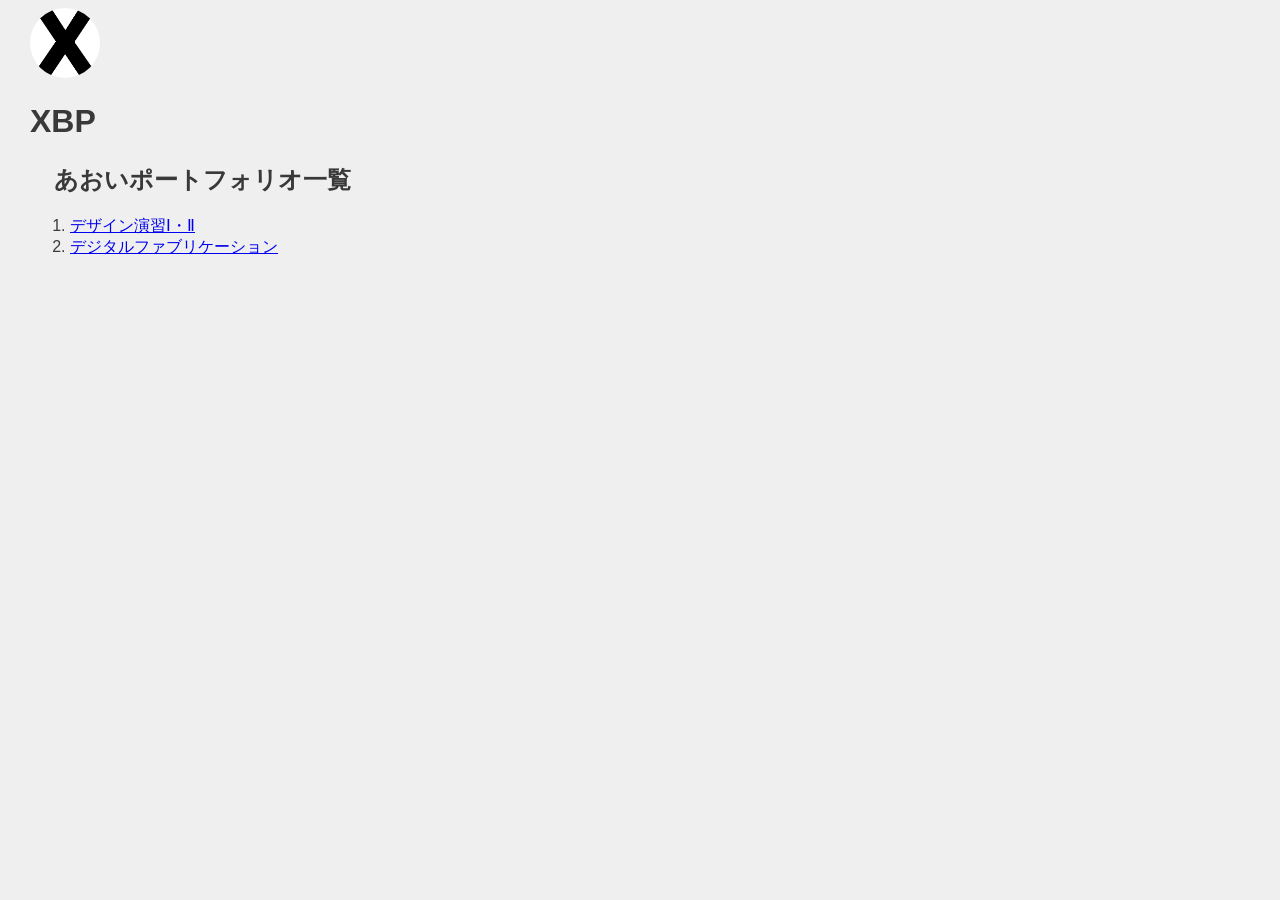
==== index.html @ 8193da57 "HTMLを修正" ====
<!DOCTYPE html>
<html lang="jp">
<head>
    <meta charset="UTF-8">
    <title>XBP_HPsample</title>
    <link rel="stylesheet" href="./css/style.css">
</head>
<body>
    <logotohome>
    <a href="./index.html"><img src="./images/0_XBlogo.png" alt=""></a>
    </logotohome>
    <h1>XBP</h1>
        <h2>あおいポートフォリオ一覧</h2>
        <!-- このようにするとコードとして認識されない。（メモができる）-->
        <!--番号付きのリスト-->
        <ol>
            <li><a href="./de12/index.html">デザイン演習Ⅰ・Ⅱ</a></li>
            <li><a href="./digi_fab/index.html">デジタルファブリケーション</a></li>
        </ol>
　　　　</
            
        <br>
        <br>


</body>
</html>
---- css/style.css ----
@charset "utf-8";
/* 冒頭でimport */
@import url('https://fonts.googleapis.com/css?family=Raleway:700&display=swap');
@import url('https://fonts.googleapis.com/css?family=M+PLUS+Rounded+1c:400,700&display=swap&subset=japanese');
/* フォントを指定したいところで */

logo img{
    border-radius: 50%;
    width: 150px;
    height: 150px;
    object-fit: cover; /* 画像のトリミング */
}

logotohome img{
    border-radius: 70%;
    width: 70px;
    height: 70px;
    object-fit: cover; /* 画像のトリミング */
}



/* ========== common ========== */
html, body {
	font-size: 16px;
	font-family: sans-serif;
	color: #393939;
    margin-left: 15px;
    margin-bottom: 40px;
	background: #efefef;
}
h1{
    text-indent: 0em;
}
h2{
    margin-left: 1em;
    margin-top: 1em;
}
h3{
    margin-left: 2em;
}
div{
    margin-top: 1em;
    margin-left: 3em;
}
p{
    margin-left: 3em;
}
span.blackback{
    text-indent: 3em;
    background: #393939;
    color: #efefef;
}
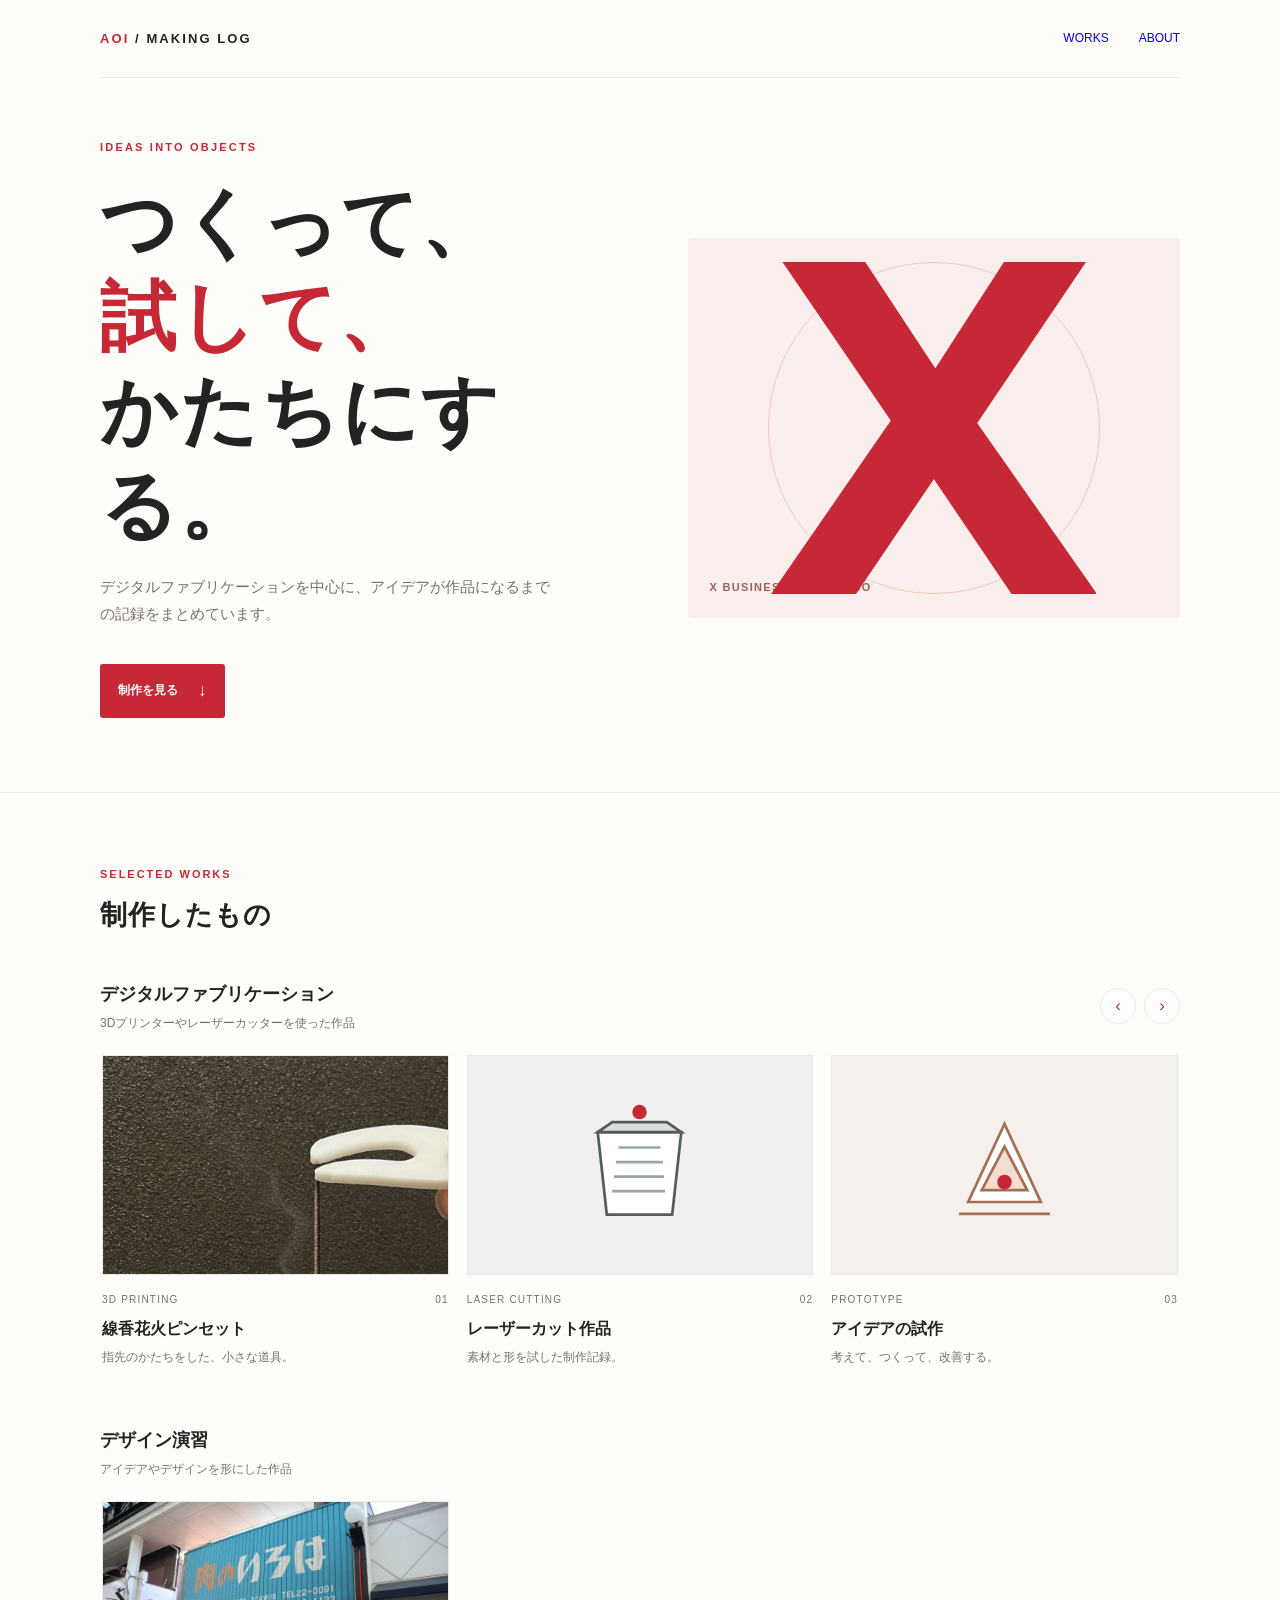
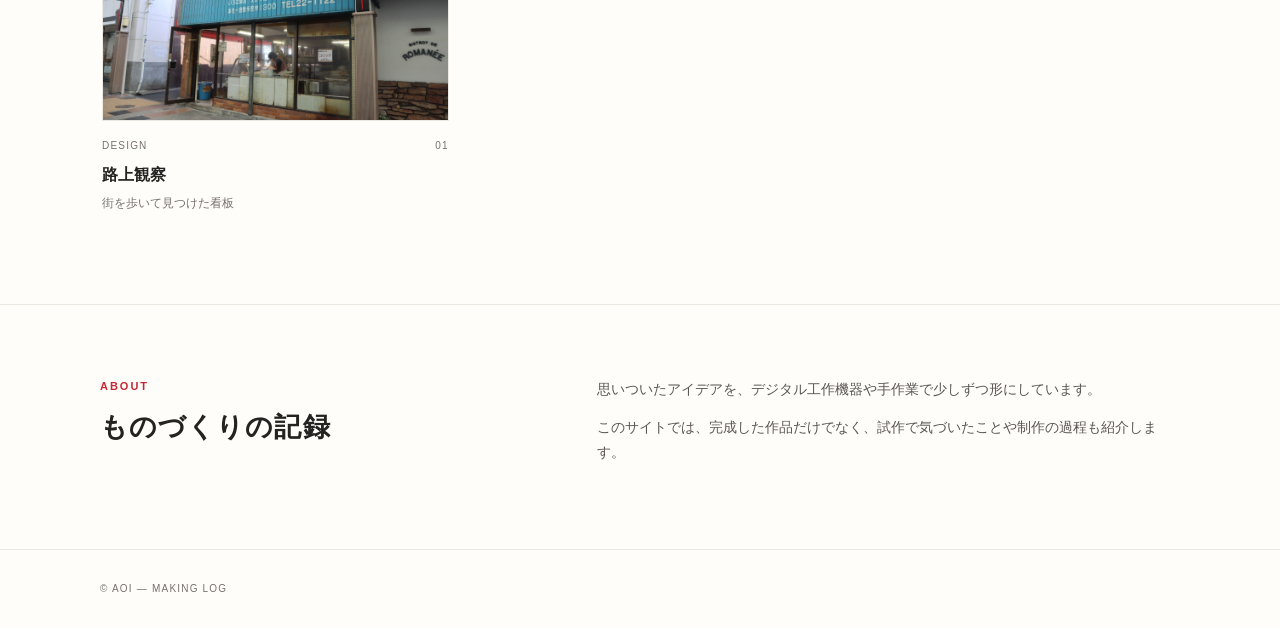
==== commit 6fa42d06: "xhomepage①" ====
--- a/index.html
+++ b/index.html
@@ -1,27 +1,624 @@
-<!DOCTYPE html>
-<html lang="jp">
 <head>
-    <meta charset="UTF-8">
-    <title>XBP_HPsample</title>
-    <link rel="stylesheet" href="./css/style.css">
+   <!doctype html>
+<html lang="ja">
+<head>
+  <meta charset="utf-8">
+  <meta name="viewport" content="width=device-width, initial-scale=1">
+  <meta name="description" content="アイデアを試して、手を動かして、かたちにする。制作記録と作品をまとめたポートフォリオ。">
+  <title>AOI — 制作ポートフォリオ</title>
+  <style>
+    :root {
+      --red: #c62835;
+      --red-dark: #8f1725;
+      --ink: #252321;
+      --muted: #77716d;
+      --paper: #fffdfa;
+      --line: #eee8e3;
+      --pink: #f9eeec;
+    }
+
+    * {
+      box-sizing: border-box;
+    }
+
+    html {
+      scroll-behavior: smooth;
+    }
+
+    body {
+      margin: 0;
+      color: var(--ink);
+      background: var(--paper);
+      font-family: "Helvetica Neue", Arial, "Hiragino Kaku Gothic ProN",
+        "Noto Sans JP", sans-serif;
+      line-height: 1.8;
+    }
+
+    .wrap {
+      width: min(1080px, calc(100% - 48px));
+      margin: auto;
+    }
+
+    header {
+      height: 78px;
+      display: flex;
+      align-items: center;
+      justify-content: space-between;
+      border-bottom: 1px solid var(--line);
+    }
+
+    .brand {
+      color: var(--ink);
+      font-size: 13px;
+      font-weight: 800;
+      letter-spacing: 0.16em;
+      text-decoration: none;
+    }
+
+    .brand b {
+      color: var(--red);
+    }
+
+    nav {
+      display: flex;
+      gap: 30px;
+      color: var(--muted);
+      font-size: 12px;
+    }
+
+    nav a {
+      text-decoration: none;
+      transition: color 0.2s;
+    }
+
+    nav a:hover {
+      color: var(--red);
+    }
+
+    .hero {
+      min-height: 570px;
+      display: grid;
+      grid-template-columns: 1.04fr 0.96fr;
+      align-items: center;
+      gap: 5%;
+      padding: 60px 0 74px;
+    }
+
+    .eyebrow {
+      color: var(--red);
+      font-size: 11px;
+      font-weight: 700;
+      letter-spacing: 0.2em;
+    }
+
+    h1 {
+      margin: 18px 0 20px;
+      font-size: clamp(44px, 6vw, 76px);
+      line-height: 1.24;
+      letter-spacing: 0.03em;
+    }
+
+    h1 span {
+      color: var(--red);
+    }
+
+    .hero p {
+      max-width: 450px;
+      color: var(--muted);
+      font-size: 15px;
+    }
+
+    .cta {
+      display: inline-flex;
+      align-items: center;
+      gap: 20px;
+      margin-top: 22px;
+      padding: 12px 18px;
+      border-radius: 3px;
+      color: white;
+      background: var(--red);
+      font-size: 12px;
+      font-weight: 700;
+      text-decoration: none;
+      transition: 0.2s;
+    }
+
+    .cta:hover {
+      background: var(--red-dark);
+      transform: translateY(-2px);
+    }
+
+    .cta span {
+      font-size: 17px;
+    }
+
+    .hero-visual {
+      min-height: 380px;
+      position: relative;
+      display: grid;
+      place-items: center;
+      overflow: hidden;
+      border-radius: 4px;
+      background: var(--pink);
+    }
+
+    .hero-visual::before,
+    .hero-visual::after {
+      content: "";
+      position: absolute;
+      border: 1px solid #e9cbc5;
+      border-radius: 50%;
+    }
+
+    .hero-visual::before {
+      width: 330px;
+      height: 330px;
+    }
+
+    .hero-visual::after {
+      width: 250px;
+      height: 250px;
+    }
+
+    .hero-visual.logo {
+      background: #f9eeec;
+    }
+
+    .hero-visual.logo::after {
+      display: none;
+    }
+
+    .hero-visual.logo svg {
+      position: relative;
+      z-index: 1;
+      width: min(66%, 330px);
+      max-width: 330px;
+    }
+
+    .logo-caption {
+      position: absolute;
+      bottom: 20px;
+      left: 22px;
+      color: #9b625b;
+      font-size: 11px;
+      font-weight: 700;
+      letter-spacing: 0.12em;
+    }
+
+    section {
+      padding: 72px 0;
+      border-top: 1px solid var(--line);
+    }
+
+    .section-top {
+      display: flex;
+      align-items: flex-end;
+      justify-content: space-between;
+      gap: 20px;
+      margin-bottom: 28px;
+    }
+
+    .work-category {
+      margin-top: 38px;
+    }
+
+    .category-heading {
+      display: flex;
+      align-items: center;
+      justify-content: space-between;
+      gap: 16px;
+      margin-bottom: 18px;
+    }
+
+    .category-heading h3 {
+      margin: 0;
+      font-size: 18px;
+    }
+
+    .category-heading p {
+      margin: 3px 0 0;
+      color: var(--muted);
+      font-size: 12px;
+    }
+
+    .category-title {
+      display: flex;
+      flex-direction: column;
+    }
+
+    .empty-category {
+      padding: 28px;
+      border: 1px dashed #dfc7c1;
+      background: #fdf8f5;
+      color: var(--muted);
+      font-size: 13px;
+      text-align: center;
+    }
+
+    .label {
+      color: var(--red);
+      font-size: 11px;
+      font-weight: 700;
+      letter-spacing: 0.18em;
+    }
+
+    h2 {
+      margin: 6px 0 0;
+      font-size: 27px;
+      letter-spacing: 0.04em;
+    }
+
+    .slider-buttons {
+      display: flex;
+      gap: 8px;
+    }
+
+    .slider-button {
+      width: 36px;
+      height: 36px;
+      display: grid;
+      place-items: center;
+      border: 1px solid var(--line);
+      border-radius: 50%;
+      color: var(--red);
+      background: white;
+      cursor: pointer;
+      font-size: 17px;
+      transition: 0.2s;
+    }
+
+    .slider-button:hover {
+      color: white;
+      border-color: var(--red);
+      background: var(--red);
+    }
+
+    .projects {
+      display: flex;
+      gap: 18px;
+      overflow-x: auto;
+      padding: 2px 2px 18px;
+      scroll-snap-type: x mandatory;
+      scroll-behavior: smooth;
+      scrollbar-width: thin;
+      scrollbar-color: #d9a3a0 #f4efeb;
+    }
+
+    .project {
+      flex: 0 0 calc((100% - 36px) / 3);
+      min-width: 0;
+      color: inherit;
+      text-decoration: none;
+      scroll-snap-align: start;
+    }
+
+    .project-image {
+      height: 220px;
+      display: grid;
+      place-items: center;
+      overflow: hidden;
+      border: 1px solid var(--line);
+      background: #f8f3ef;
+      transition: transform 0.25s, box-shadow 0.25s;
+    }
+
+    .project:hover .project-image {
+      transform: translateY(-4px);
+      box-shadow: 0 12px 28px #38252212;
+    }
+
+    .project-image svg {
+      width: 56%;
+      height: 75%;
+    }
+
+    .project-image img {
+      width: 100%;
+      height: 100%;
+      object-fit: cover;
+    }
+
+    .project:nth-child(2) .project-image {
+      background: #f0f1ef;
+    }
+
+    .project:nth-child(3) .project-image {
+      background: #f5f0eb;
+    }
+
+    .project-meta {
+      display: flex;
+      justify-content: space-between;
+      margin-top: 16px;
+      color: var(--muted);
+      font-size: 10px;
+      letter-spacing: 0.12em;
+    }
+
+    .project h3 {
+      margin: 6px 0 3px;
+      font-size: 16px;
+    }
+
+    .project p {
+      margin: 0;
+      color: var(--muted);
+      font-size: 12px;
+    }
+
+    .about {
+      display: grid;
+      grid-template-columns: 0.8fr 1.2fr;
+      gap: 10%;
+      align-items: start;
+    }
+
+    .about-copy {
+      color: #5c5753;
+      font-size: 14px;
+    }
+
+    .about-copy p {
+      margin: 0 0 12px;
+    }
+
+    footer {
+      padding: 30px 0;
+      border-top: 1px solid var(--line);
+      color: var(--muted);
+      font-size: 10px;
+      letter-spacing: 0.12em;
+    }
+
+    @media (max-width: 720px) {
+      .wrap {
+        width: min(100% - 36px, 540px);
+      }
+
+      header {
+        height: 66px;
+      }
+
+      nav {
+        gap: 16px;
+        font-size: 10px;
+      }
+
+      .hero {
+        grid-template-columns: 1fr;
+        gap: 34px;
+        padding: 48px 0 58px;
+      }
+
+      .hero-visual {
+        min-height: 300px;
+      }
+
+      .project {
+        flex-basis: calc((100% - 14px) / 2);
+      }
+
+      .project-image {
+        height: 180px;
+      }
+
+      section {
+        padding: 54px 0;
+      }
+
+      .about {
+        grid-template-columns: 1fr;
+        gap: 18px;
+      }
+    }
+
+    @media (max-width: 460px) {
+      nav {
+        gap: 10px;
+      }
+
+      .project {
+        flex-basis: 84%;
+      }
+
+      .project-image {
+        height: 230px;
+      }
+
+      .section-top {
+        align-items: flex-start;
+      }
+    }
+  </style>
+</head>
+
+<body>
+  <header class="wrap">
+    <a class="brand" href="#top"><b>AOI</b> / MAKING LOG</a>
+    <nav>
+      <a href="#works">WORKS</a>
+      <a href="#about">ABOUT</a>
+    </nav>
+  </header>
+
+  <main id="top">
+    <div class="wrap hero">
+      <div>
+        <div class="eyebrow">IDEAS INTO OBJECTS</div>
+        <h1>つくって、<br><span>試して、</span><br>かたちにする。</h1>
+        <p>デジタルファブリケーションを中心に、アイデアが作品になるまでの記録をまとめています。</p>
+        <a class="cta" href="#works">制作を見る <span>↓</span></a>
+      </div>
+
+      <div class="hero-visual logo" aria-label="赤く着色したXビジネスのロゴ">
+        <svg viewBox="0 0 542 553" role="img" aria-labelledby="logo-title">
+          <title id="logo-title">赤いXビジネスロゴ</title>
+          <defs>
+            <filter id="red-logo" color-interpolation-filters="sRGB">
+              <feColorMatrix
+                type="matrix"
+                values="0 0 0 0 0.776
+                        0 0 0 0 0.157
+                        0 0 0 0 0.208
+                        -0.2126 -0.7152 -0.0722 0 1"/>
+            </filter>
+          </defs>
+          <image
+            href="https://aochan52.github.io/xbp/digi_fab/images/0_XBlogo.png"
+            width="542"
+            height="553"
+            filter="url(#red-logo)"/>
+        </svg>
+        <div class="logo-caption">X BUSINESS / RED LOGO</div>
+      </div>
+    </div>
+
+    <section id="works">
+      <div class="wrap">
+        <div class="section-top">
+          <div>
+            <div class="label">SELECTED WORKS</div>
+            <h2>制作したもの</h2>
+          </div>
+        </div>
+
+        <div class="work-category">
+          <div class="category-heading">
+            <div class="category-title">
+              <h3>デジタルファブリケーション</h3>
+              <p>3Dプリンターやレーザーカッターを使った作品</p>
+            </div>
+
+            <div class="slider-buttons">
+              <button class="slider-button" type="button" aria-label="前の作品"
+                data-slide="-1" data-target="#digital-fab-slider">‹</button>
+              <button class="slider-button" type="button" aria-label="次の作品"
+                data-slide="1" data-target="#digital-fab-slider">›</button>
+            </div>
+          </div>
+
+          <div class="projects" id="digital-fab-slider" tabindex="0"
+            aria-label="デジタルファブリケーション作品。左右にスクロールできます">
+
+            <a class="project" href="1.html">
+              <div class="project-image">
+                <img src="./images/CD580A4E-8CE2-4305-8BE3-6500DBCEDFF5.jpeg"
+                  alt="線香花火用ピンセットの完成写真">
+              </div>
+              <div class="project-meta">
+                <span>3D PRINTING</span><span>01</span>
+              </div>
+              <h3>線香花火ピンセット</h3>
+              <p>指先のかたちをした、小さな道具。</p>
+            </a>
+
+            <a class="project" href="#works">
+              <div class="project-image">
+                <svg viewBox="0 0 180 180" aria-hidden="true">
+                  <path d="M44 54 L136 54 L126 145 L54 145Z"
+                    fill="#fff" stroke="#555d58" stroke-width="3"/>
+                  <path d="M60 43 L120 43 L136 54 L44 54Z"
+                    fill="#d9dfda" stroke="#555d58" stroke-width="3"/>
+                  <path d="M67 71h46M64 87h52M62 103h55M60 119h58"
+                    stroke="#9ba69d" stroke-width="3"/>
+                  <circle cx="90" cy="32" r="8" fill="#c62835"/>
+                </svg>
+              </div>
+              <div class="project-meta">
+                <span>LASER CUTTING</span><span>02</span>
+              </div>
+              <h3>レーザーカット作品</h3>
+              <p>素材と形を試した制作記録。</p>
+            </a>
+
+            <a class="project" href="#works">
+              <div class="project-image">
+                <svg viewBox="0 0 180 180" aria-hidden="true">
+                  <path d="M50 131 L90 45 L130 131Z"
+                    fill="#fff" stroke="#a66f54" stroke-width="3"/>
+                  <path d="M65 118 L90 70 L115 118Z"
+                    fill="#f4ddd1" stroke="#a66f54" stroke-width="3"/>
+                  <circle cx="90" cy="109" r="8" fill="#c62835"/>
+                  <path d="M40 144h100" stroke="#a66f54" stroke-width="3"/>
+                </svg>
+              </div>
+              <div class="project-meta">
+                <span>PROTOTYPE</span><span>03</span>
+              </div>
+              <h3>アイデアの試作</h3>
+              <p>考えて、つくって、改善する。</p>
+            </a>
+          </div>
+        </div>
+
+        
+<div class="work-category">
+  <div class="category-heading">
+    <div class="category-title">
+      <h3>デザイン演習</h3>
+      <p>アイデアやデザインを形にした作品</p>
+    </div>
+  </div>
+
+  <div class="projects">
+    <a class="project" href="2.html">
+      <div class="project-image">
+        <img src="./images/IMG_5404.jpeg" alt="路上観察">
+      </div>
+
+      <div class="project-meta">
+        <span>DESIGN</span>
+        <span>01</span>
+      </div>
+
+      <h3>路上観察</h3>
+      <p>街を歩いて見つけた看板</p>
+    </a>
+  </div>
+</div>
+        
+  
+  
+          </div>
+        </div>
+      </div>
+    </section>
+
+    <section id="about">
+      <div class="wrap about">
+        <div>
+          <div class="label">ABOUT</div>
+          <h2>ものづくりの記録</h2>
+        </div>
+        <div class="about-copy">
+          <p>思いついたアイデアを、デジタル工作機器や手作業で少しずつ形にしています。</p>
+          <p>このサイトでは、完成した作品だけでなく、試作で気づいたことや制作の過程も紹介します。</p>
+        </div>
+      </div>
+    </section>
+  </main>
+
+  <footer>
+    <div class="wrap">© AOI — MAKING LOG</div>
+  </footer>
+
+  <script>
+    document.querySelectorAll("[data-slide]").forEach((button) => {
+      button.addEventListener("click", () => {
+        const slider = document.querySelector(button.dataset.target);
+        const card = slider.querySelector(".project");
+        const gap = 18;
+
+        slider.scrollBy({
+          left:
+            (card.getBoundingClientRect().width + gap) *
+            Number(button.dataset.slide),
+          behavior: "smooth"
+        });
+      });
+    });
+  </script>
+</body>
+</html> 
 </head>
 <body>
-    <logotohome>
-    <a href="./index.html"><img src="./images/0_XBlogo.png" alt=""></a>
-    </logotohome>
-    <h1>XBP</h1>
-        <h2>あおいポートフォリオ一覧</h2>
-        <!-- このようにするとコードとして認識されない。（メモができる）-->
-        <!--番号付きのリスト-->
-        <ol>
-            <li><a href="./de12/index.html">デザイン演習Ⅰ・Ⅱ</a></li>
-            <li><a href="./digi_fab/index.html">デジタルファブリケーション</a></li>
-        </ol>
-　　　　</
-            
-        <br>
-        <br>
-
-
-</body>
-</html>
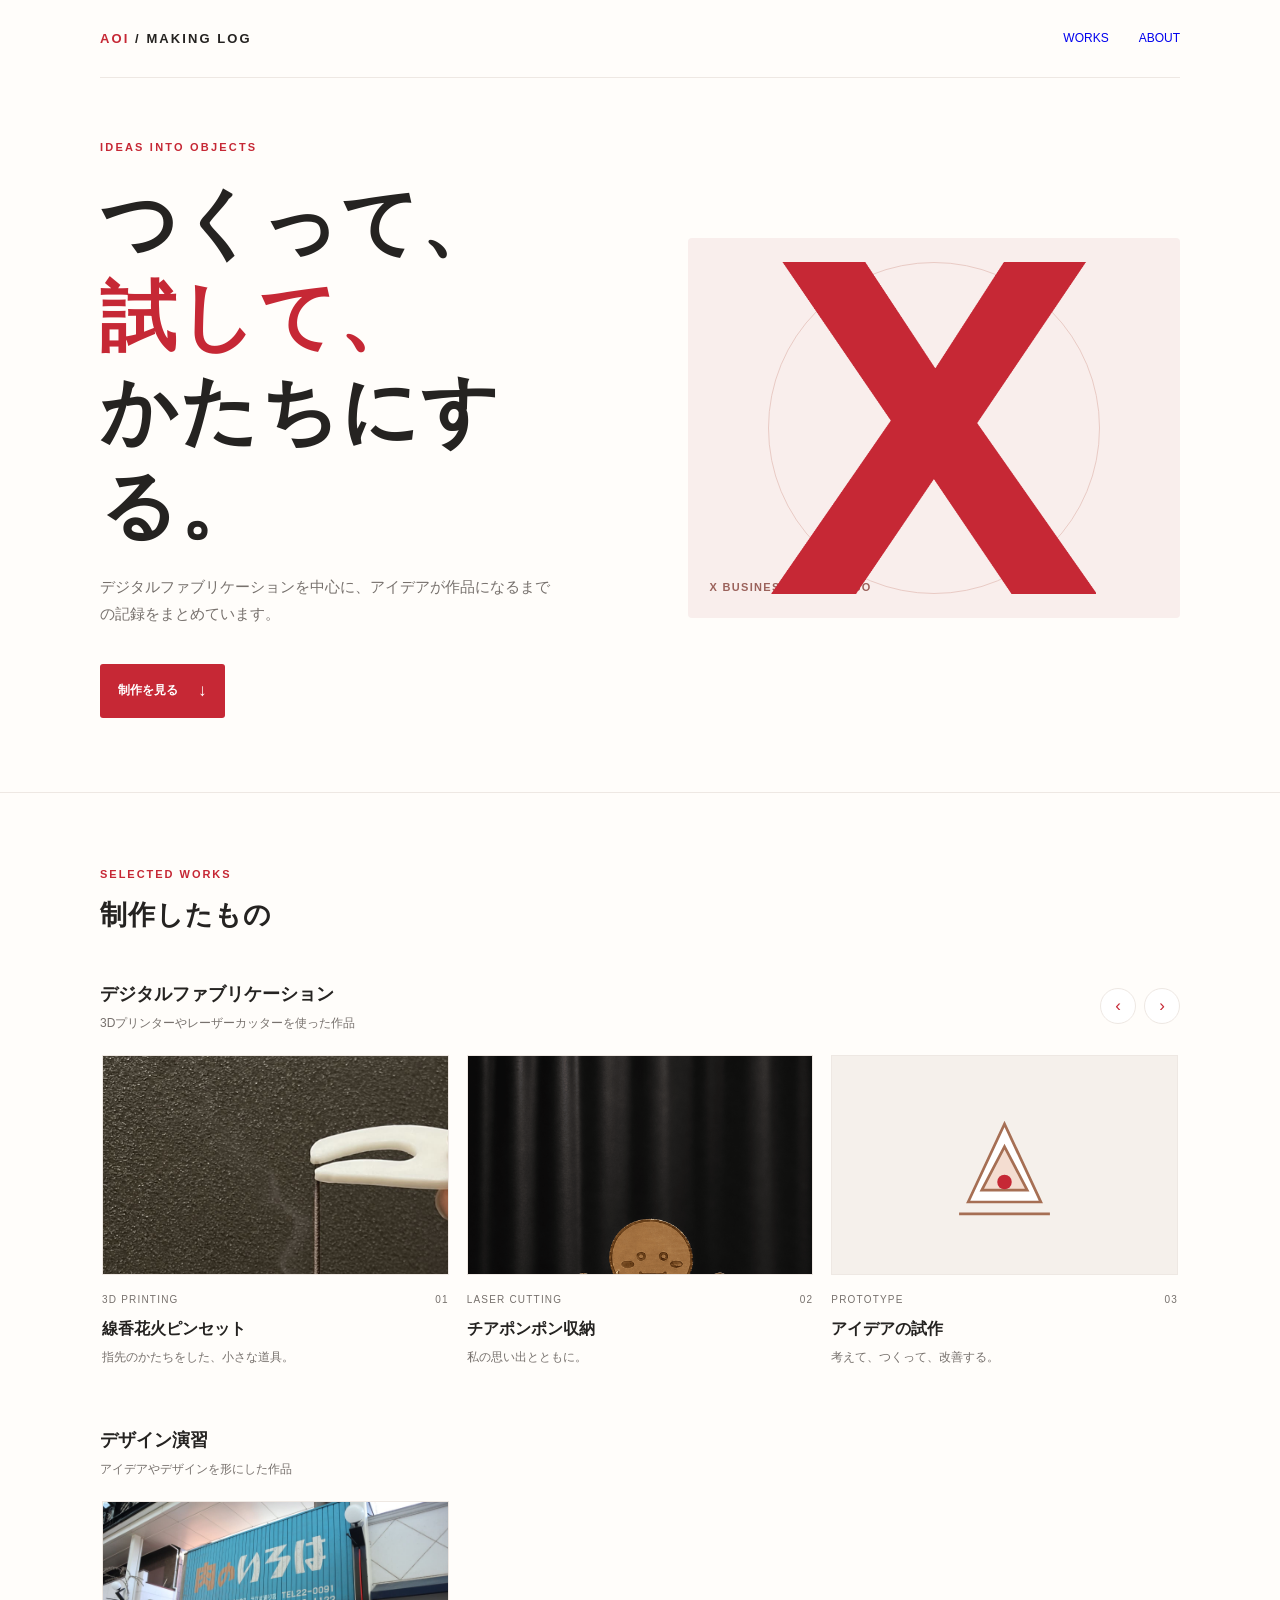
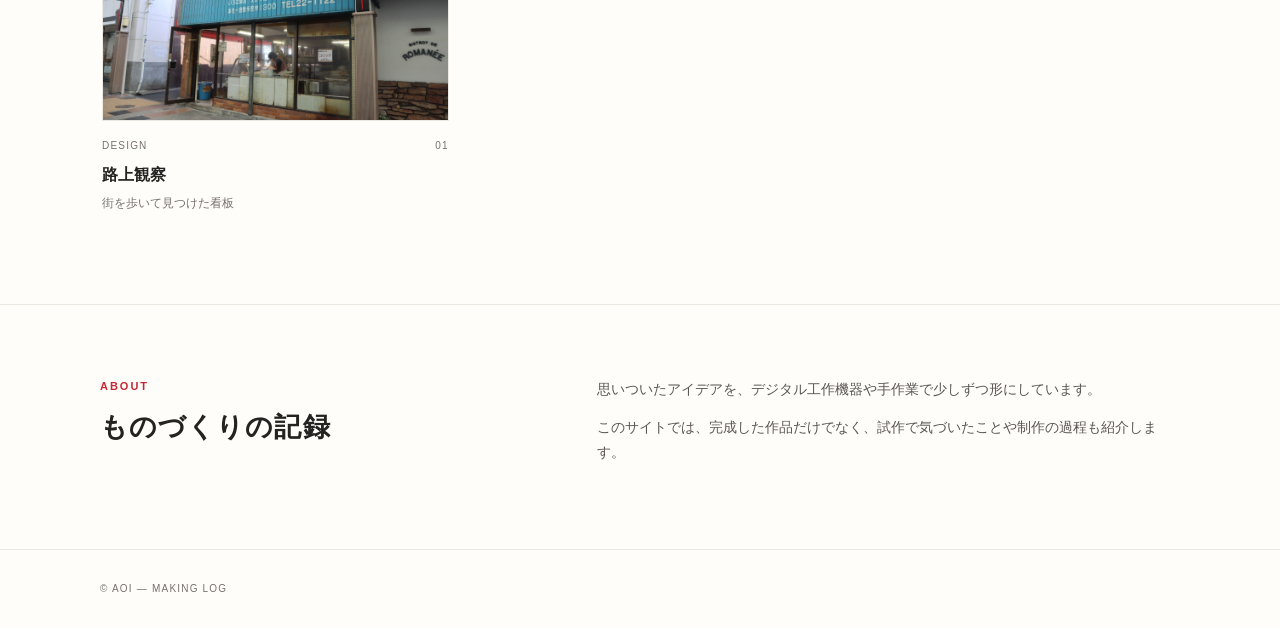
==== commit b256d805: "レーザーカッター②" ====
--- a/index.html
+++ b/index.html
@@ -500,10 +500,10 @@
           <div class="projects" id="digital-fab-slider" tabindex="0"
             aria-label="デジタルファブリケーション作品。左右にスクロールできます">
 
-            <a class="project" href="1.html">
+            <a class="project" href="./1.html">
               <div class="project-image">
                 <img src="./images/CD580A4E-8CE2-4305-8BE3-6500DBCEDFF5.jpeg"
-                  alt="線香花火用ピンセットの完成写真">
+                  alt="線香花火用ピンセットの写真">
               </div>
               <div class="project-meta">
                 <span>3D PRINTING</span><span>01</span>
@@ -512,23 +512,17 @@
               <p>指先のかたちをした、小さな道具。</p>
             </a>
 
-            <a class="project" href="#works">
+            <a class="project" href="./3.html">
               <div class="project-image">
-                <svg viewBox="0 0 180 180" aria-hidden="true">
-                  <path d="M44 54 L136 54 L126 145 L54 145Z"
-                    fill="#fff" stroke="#555d58" stroke-width="3"/>
-                  <path d="M60 43 L120 43 L136 54 L44 54Z"
-                    fill="#d9dfda" stroke="#555d58" stroke-width="3"/>
-                  <path d="M67 71h46M64 87h52M62 103h55M60 119h58"
-                    stroke="#9ba69d" stroke-width="3"/>
-                  <circle cx="90" cy="32" r="8" fill="#c62835"/>
-                </svg>
+                <img src="./images/8CD78040-A536-43AC-8D39-599B68EE1692.png"
+                alt="ポンポン収納完成作品">
+
               </div>
               <div class="project-meta">
                 <span>LASER CUTTING</span><span>02</span>
               </div>
-              <h3>レーザーカット作品</h3>
-              <p>素材と形を試した制作記録。</p>
+              <h3>チアポンポン収納</h3>
+              <p>私の思い出とともに。</p>
             </a>
 
             <a class="project" href="#works">
@@ -561,7 +555,7 @@
   </div>
 
   <div class="projects">
-    <a class="project" href="2.html">
+    <a class="project" href="./2.html">
       <div class="project-image">
         <img src="./images/IMG_5404.jpeg" alt="路上観察">
       </div>
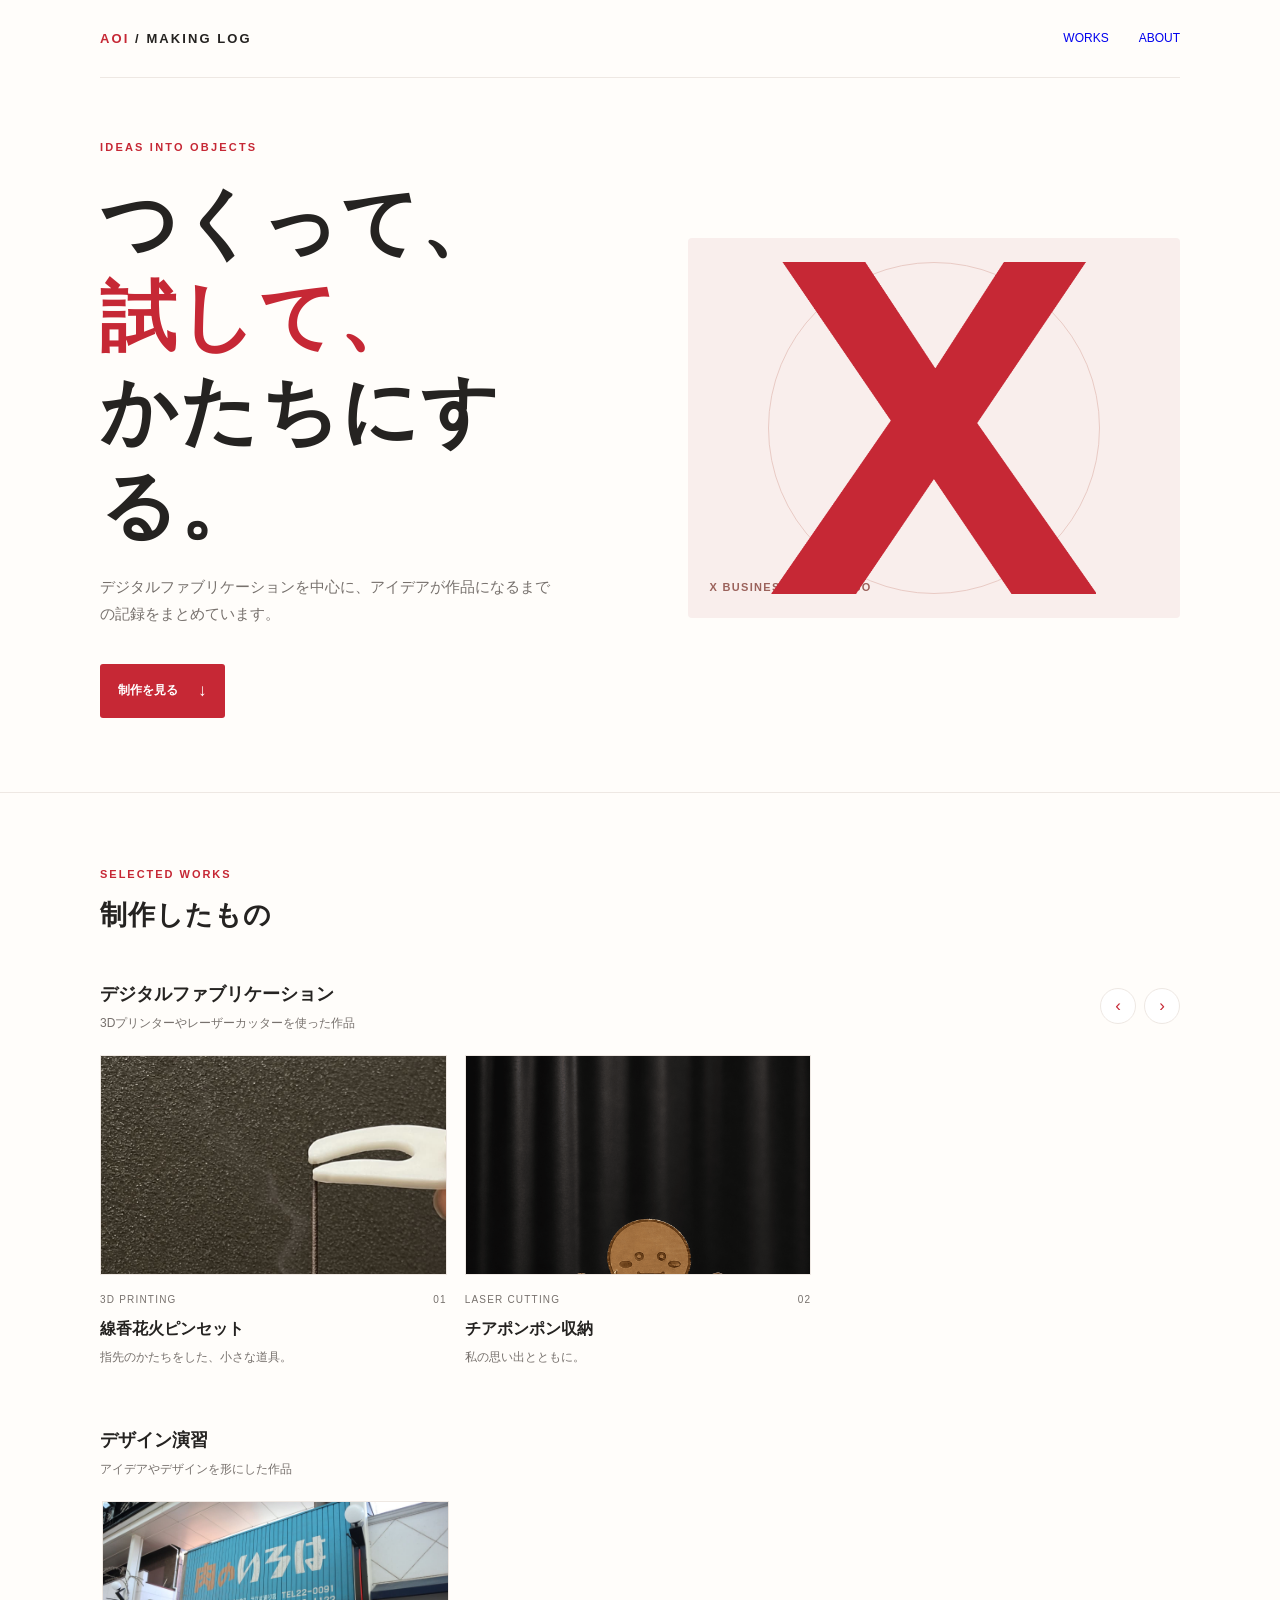
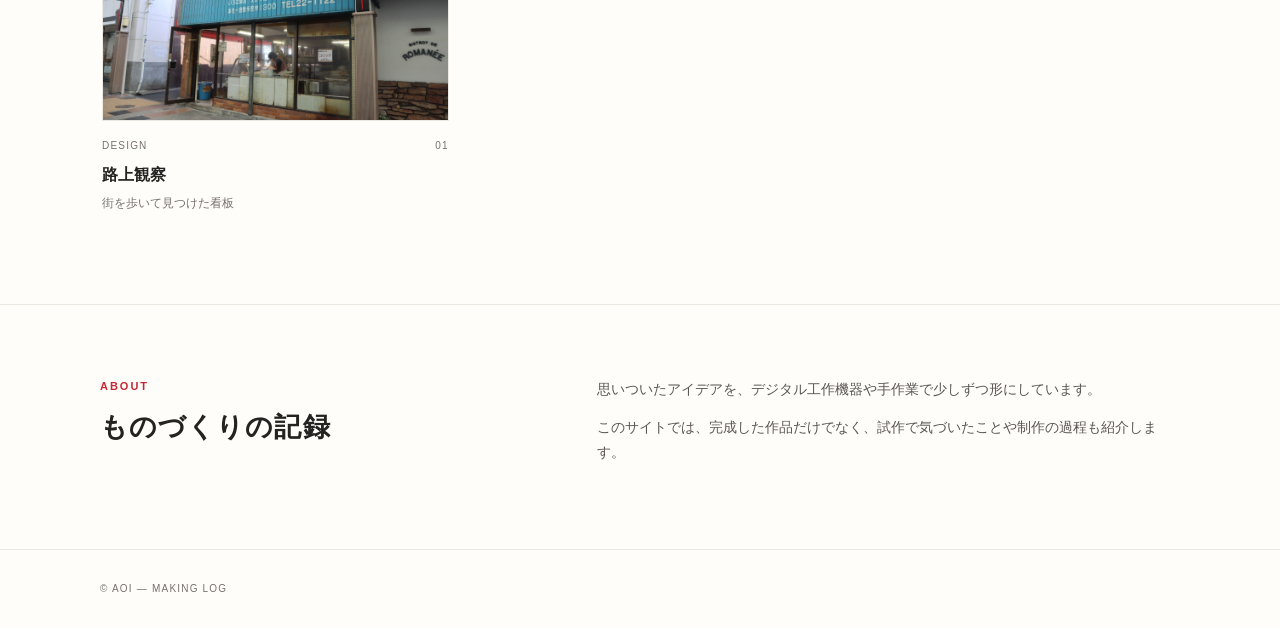
==== commit 619271ee: "コーヒーゼリーおじさん" ====
--- a/index.html
+++ b/index.html
@@ -525,22 +525,14 @@
               <p>私の思い出とともに。</p>
             </a>
 
-            <a class="project" href="#works">
+            <a class="project" href="./4.html">
               <div class="project-image">
-                <svg viewBox="0 0 180 180" aria-hidden="true">
-                  <path d="M50 131 L90 45 L130 131Z"
-                    fill="#fff" stroke="#a66f54" stroke-width="3"/>
-                  <path d="M65 118 L90 70 L115 118Z"
-                    fill="#f4ddd1" stroke="#a66f54" stroke-width="3"/>
-                  <circle cx="90" cy="109" r="8" fill="#c62835"/>
-                  <path d="M40 144h100" stroke="#a66f54" stroke-width="3"/>
-                </svg>
-              </div>
+                <img src="./images/IMG_1632 2.jpeg" alt="コーヒーゼリーおじさん">
               <div class="project-meta">
                 <span>PROTOTYPE</span><span>03</span>
               </div>
-              <h3>アイデアの試作</h3>
-              <p>考えて、つくって、改善する。</p>
+              <h3>観察</h3>
+              <p>コーヒーゼリーおじさん。</p>
             </a>
           </div>
         </div>
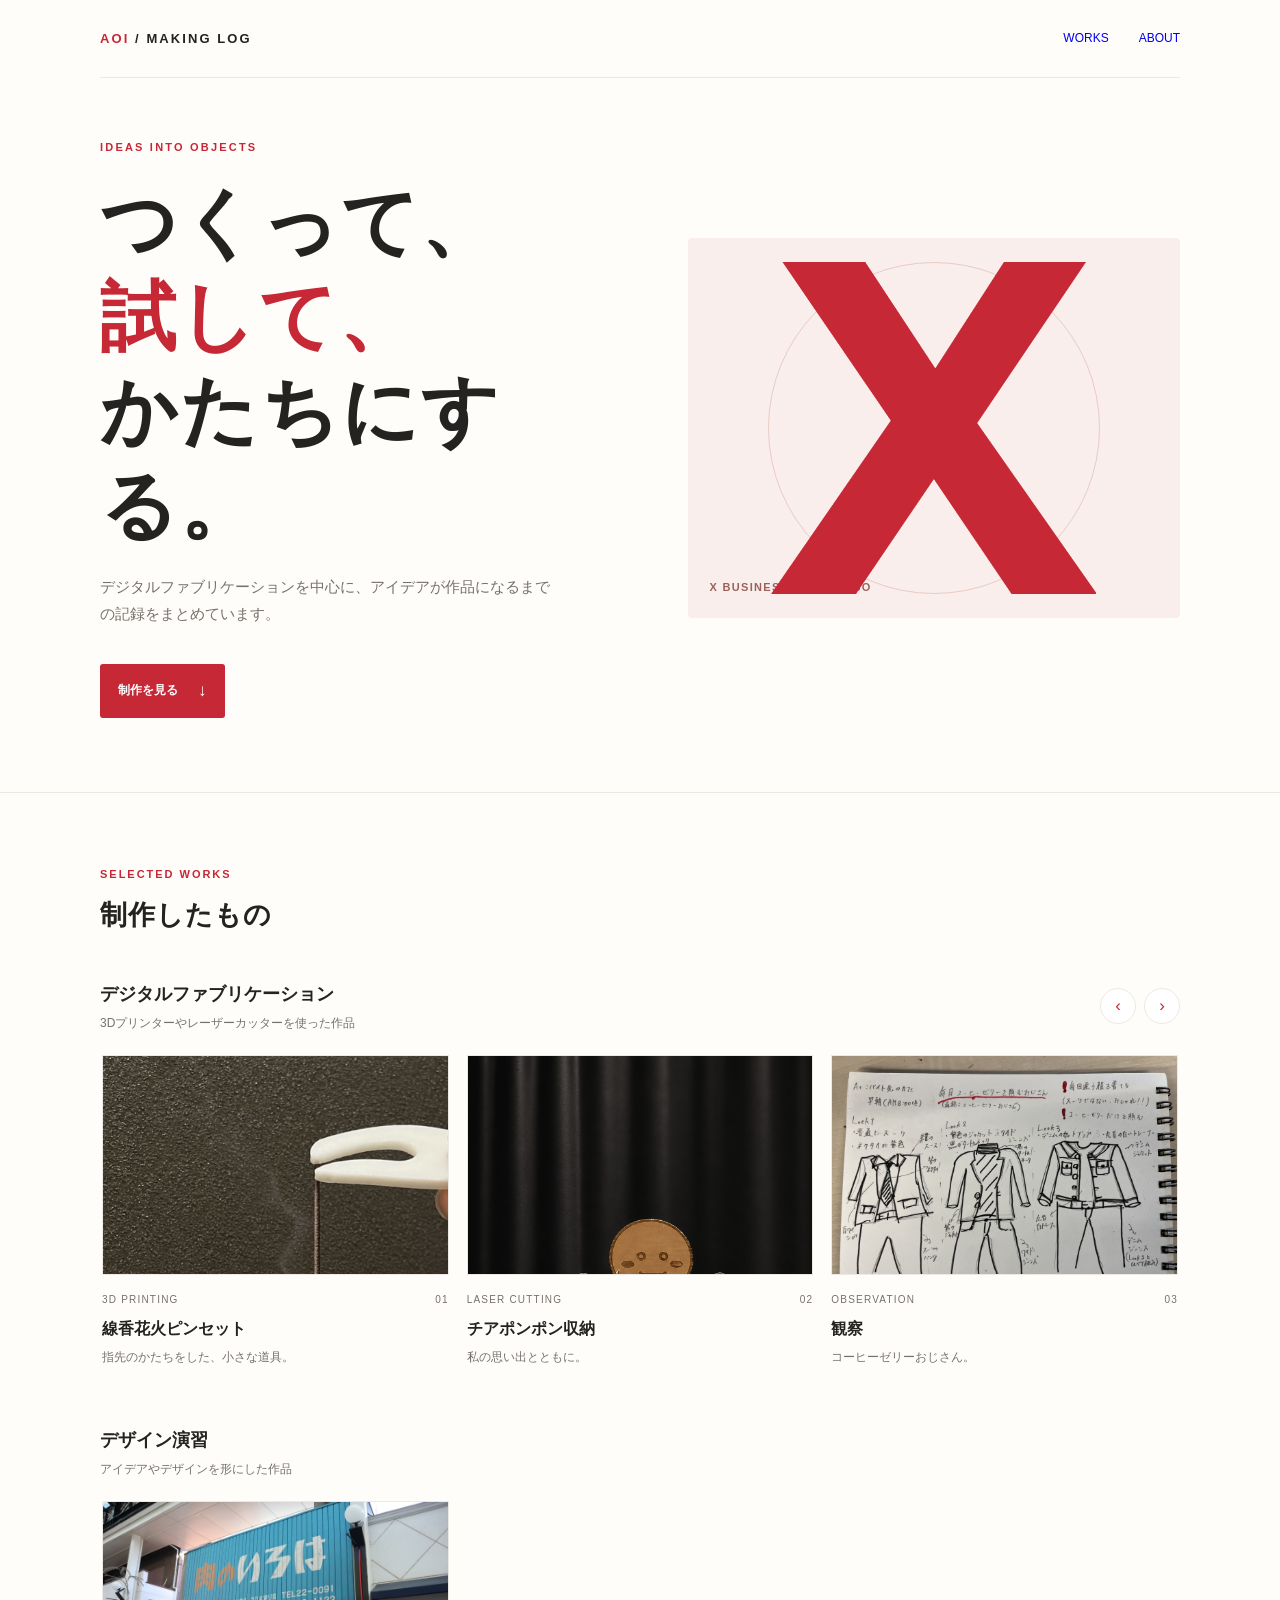
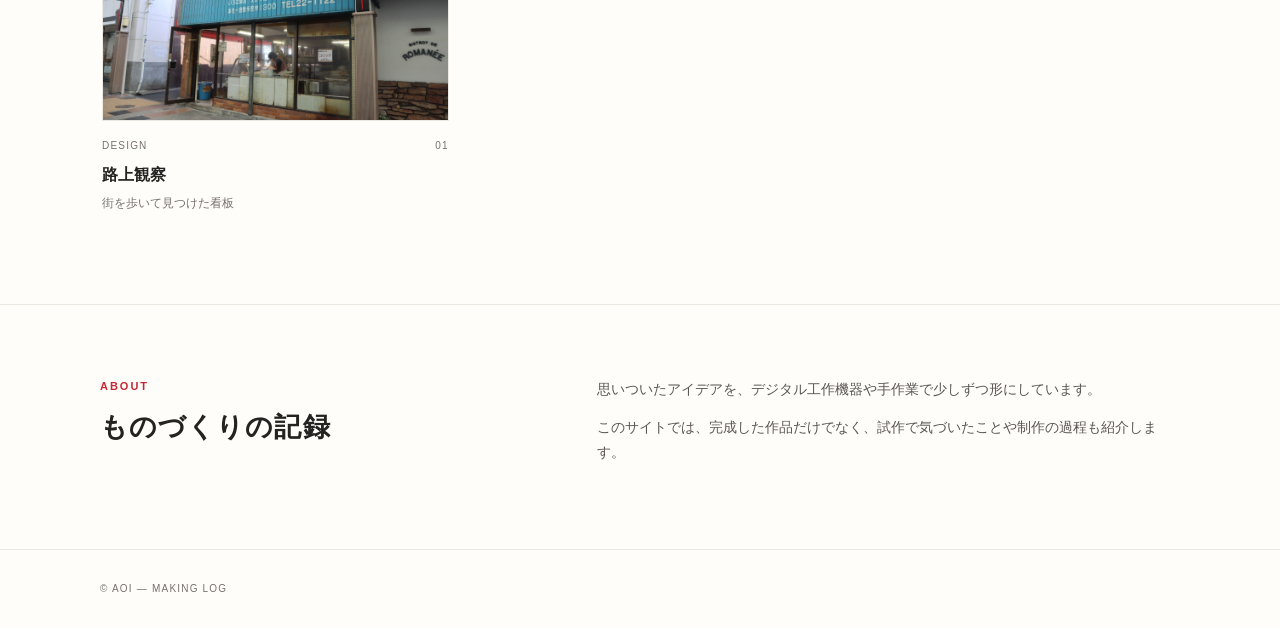
==== commit 4c1ad875: "コーヒーゼリーおじさん③" ====
--- a/index.html
+++ b/index.html
@@ -528,8 +528,9 @@
             <a class="project" href="./4.html">
               <div class="project-image">
                 <img src="./images/IMG_1632 2.jpeg" alt="コーヒーゼリーおじさん">
+                </div>
               <div class="project-meta">
-                <span>PROTOTYPE</span><span>03</span>
+                <span>OBSERVATION</span><span>03</span>
               </div>
               <h3>観察</h3>
               <p>コーヒーゼリーおじさん。</p>
